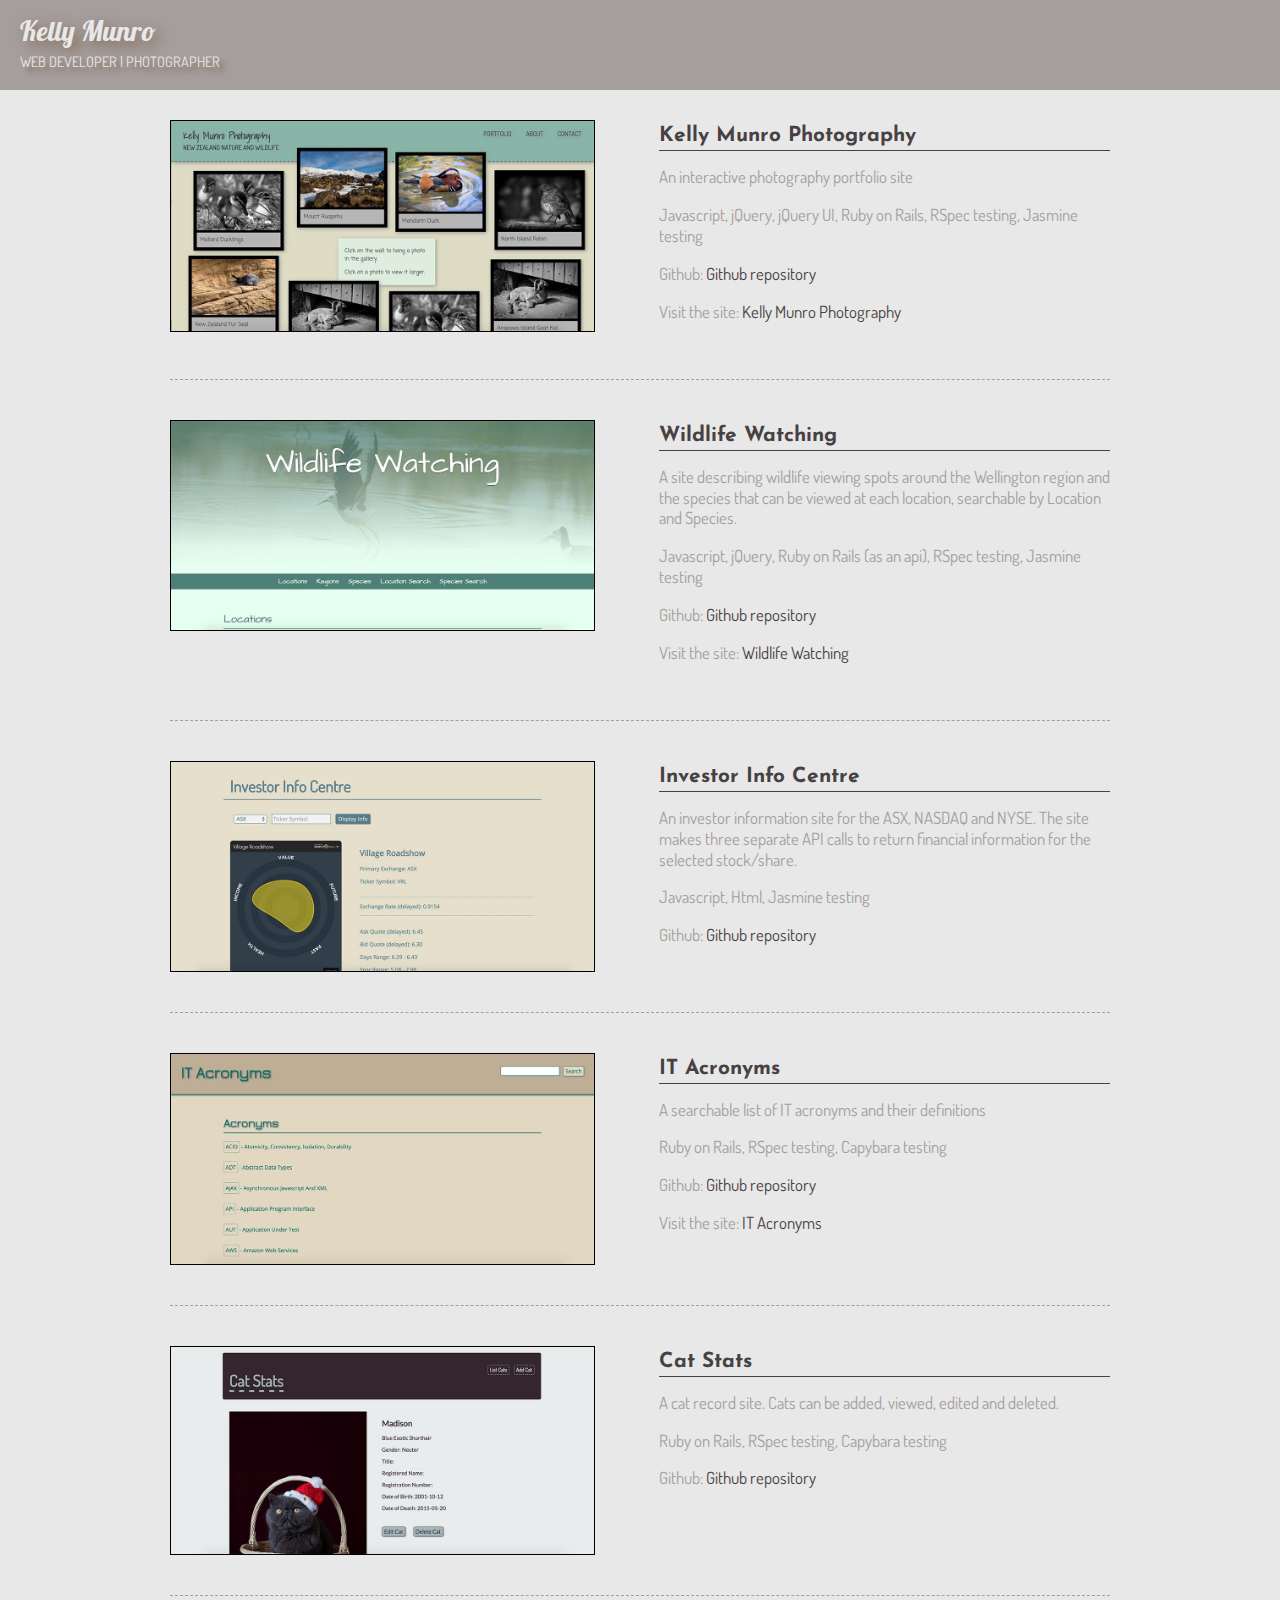
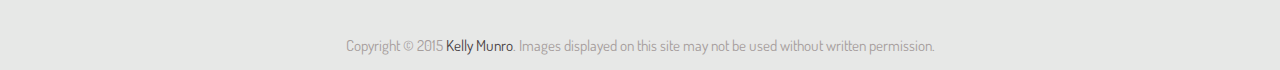
==== index.html @ 92c2a362 "Added new wildlife site" ====
<!DOCTYPE html>
<html>
  <head>
    <meta charset="utf-8">
    <title>Kelly Munro | Web Developer | Photographer</title>
    <link rel="stylesheet" href="css/normalize.css">
    <link href='http://fonts.googleapis.com/css?family=Dosis|Josefin+Sans|Lobster' rel='stylesheet' type='text/css'>
    <link rel="stylesheet" href="css/app.css">
    <meta name="viewport" content="width=device-width, initial-scale=1.0">
  </head>

  <body>
    <header>
        <h1>Kelly Munro</h1>
        <h2>Web Developer | Photographer</h2>
    </header>

    <div id="content">
      <section class="site clearfix">
        <a href="img/photography-site.jpg">
          <img src="img/photography-site.jpg" alt="Photography site - Javascript, jQuery, jQuery UI, Ruby on Rails">
        </a>
        <div class="site-description">
          <h3>Kelly Munro Photography</h3>
          <p>An interactive photography portfolio site</p>
          <p>Javascript, jQuery, jQuery UI, Ruby on Rails, RSpec testing, Jasmine testing</p>
          <p>Github: <a href="https://github.com/kellymdev/photo-site">Github repository</a></p>
          <p>Visit the site: <a href="http://www.kellymunro.com">Kelly Munro Photography</a></p>
        </div>
      </section>

      <section class="site clearfix">
        <a href="img/wildlife-site.jpg">
          <img src="img/wildlife-site.jpg" alt="Wildlife site - Javascript, jQuery, Ruby on Rails">
        </a>
        <div class="site-description">
          <h3>Wildlife Watching</h3>
          <p>A site describing wildlife viewing spots around the Wellington region and the species that can be viewed at each location, searchable by Location and Species.</p>
          <p>Javascript, jQuery, Ruby on Rails (as an api), RSpec testing, Jasmine testing</p>
          <p>Github: <a href="https://github.com/kellymdev/wildlife">Github repository</a></p>
          <p>Visit the site: <a href="https://wildlifewatching.herokuapp.com/">Wildlife Watching</a></p>
        </div>
      </section>

      <section class="site clearfix">
        <a href="img/investorinfo.jpg">
          <img src="img/investorinfo.jpg" alt="Investor Info Centre - Javascript, Html">
        </a>
        <div class="site-description">
          <h3>Investor Info Centre</h3>
          <p>An investor information site for the ASX, NASDAQ and NYSE. The site makes three separate API calls to return financial information for the selected stock/share.</p>
          <p>Javascript, Html, Jasmine testing</p>
          <p>Github: <a href="https://github.com/kellymdev/investorinfo">Github repository</a></p>
      </section>

      <section class="site clearfix">
        <a href="img/acronyms.jpg">
          <img src="img/acronyms.jpg" alt="IT Acronyms - Ruby on Rails">
        </a>
        <div class="site-description">
          <h3>IT Acronyms</h3>
          <p>A searchable list of IT acronyms and their definitions</p>
          <p>Ruby on Rails, RSpec testing, Capybara testing</p>
          <p>Github: <a href="https://github.com/kellymdev/it-acronyms">Github repository</a></p>
          <p>Visit the site: <a href="https://acronyms.herokuapp.com/">IT Acronyms</a></p>
        </div>
      </section>

      <section class="site clearfix">
        <a href="img/catstats.jpg">
          <img src="img/catstats.jpg" alt="Cat Stats - Ruby on Rails">
        </a>
        <div class="site-description">
          <h3>Cat Stats</h3>
          <p>A cat record site. Cats can be added, viewed, edited and deleted.</p>
          <p>Ruby on Rails, RSpec testing, Capybara testing</p>
          <p>Github: <a href="https://github.com/kellymdev/cat_stats">Github repository</a></p>
        </div>
      </section>

      <footer>
        <p>Copyright &copy; 2015 <a href="mailto:info@kellymunro.com">Kelly Munro</a>. Images displayed on this site may not be used without written permission.</p>
      </footer>
    </div>

  </body>
</html>
---- css/app.css ----
/*----------General Styles-----------------------*/

body {
  font-family: 'Dosis', sans-serif;
  background-color: #e7e8e7;
  color: #a69e9d;
}

#content {
  max-width: 940px;
  margin: 0 auto;
  padding: 0 5%;
}

a {
  text-decoration: none;
  color: #474143;
}

img {
  max-width: 100%;
}

.clearfix:after {
  content: " ";
  display: block;
  height: 0;
  clear: both;
}


/*----------Heading Styles-----------------------*/

header {
  margin: 0 0 30px 0;
  padding: 5px 5px 20px 20px;
  width: 100%;
  background: #a69e9d;
  border-color: #7f6854;
  text-align: left;
}

h1, h2 {
  color: #e7e8e7;
  font-weight: normal;
}

h1 {
  font-family: 'Lobster', sans-serif;
  margin: 15px 0;
  font-size: 1.75em;
  line-height: 0.8em;
  text-shadow: 5px 5px 14px #7f6854;
}

h2 {
  font-size: 0.9em;
  margin: -5px 0 0;
  text-transform: uppercase;
  text-shadow: 5px 5px 5px #7f6854;
}


/*----------Font Styles--------------------------*/

h3 {
  margin: 5px 0 15px;
  font-family: 'Josefin Sans', sans-serif;
  font-size: 1.3em;
  color: #474143;
  padding-bottom: 4px;
  border-bottom: 1px solid #474143;
}

p {
  font-size: 1.05em;
  line-height: 1.25;
  margin: 0 0 1em 0;
}


/*----------Portfolio Styles---------------------*/

.site {
  margin-bottom: 40px;
  padding-bottom: 40px;
  border-bottom: 1px dashed #a69e9d;
}

.site img {
  width: 45%;
  float: left;
  border: 1px solid black;
}

.site-description {
  width: 48%;
  float: right;
}


/*----------Footer Styles------------------------*/

footer {
  font-size: 0.9em;
  text-align: center;
}
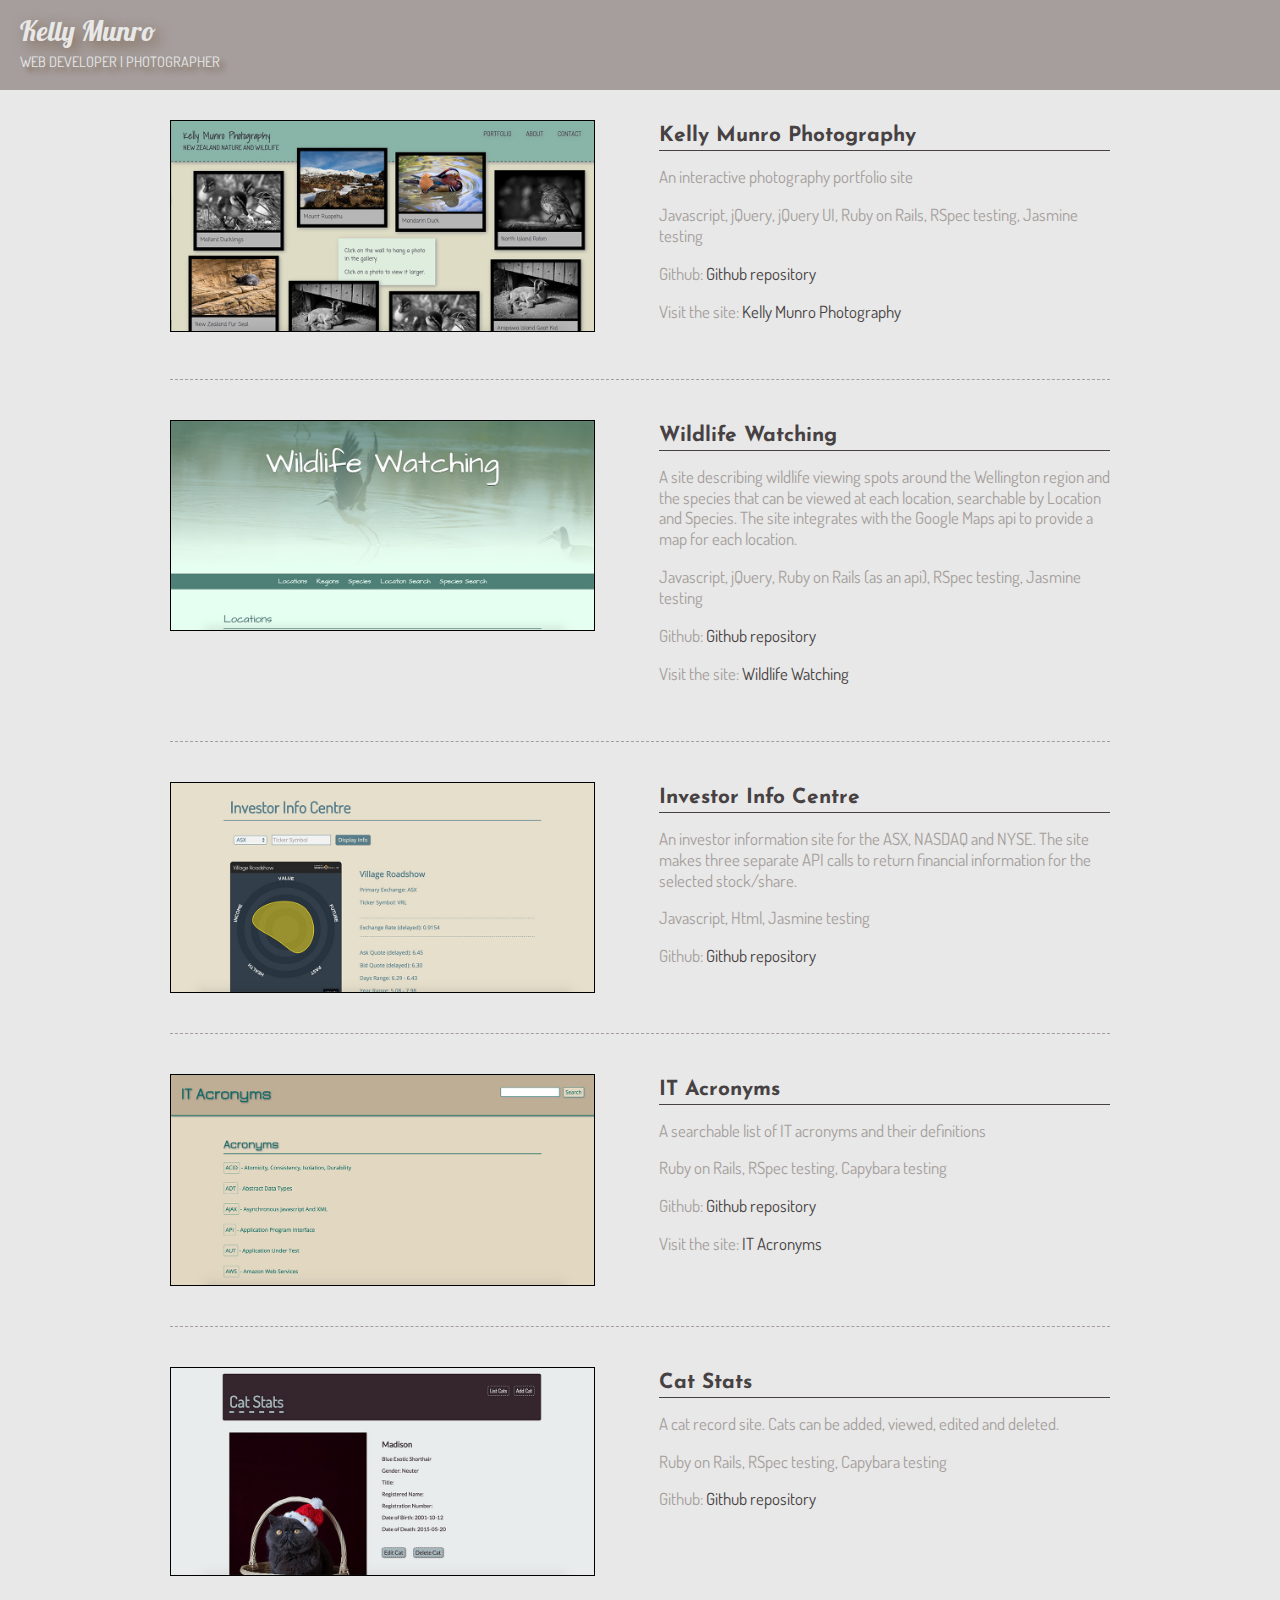
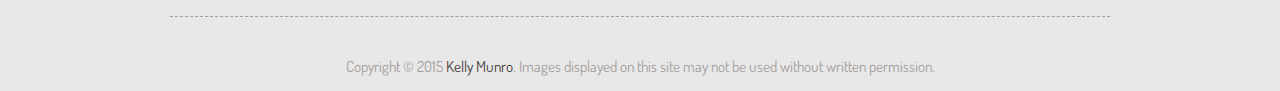
==== commit b3e8f75d: "Add comment about Google Maps integration on the Wildlife Watching site" ====
--- a/index.html
+++ b/index.html
@@ -35,7 +35,7 @@
         </a>
         <div class="site-description">
           <h3>Wildlife Watching</h3>
-          <p>A site describing wildlife viewing spots around the Wellington region and the species that can be viewed at each location, searchable by Location and Species.</p>
+          <p>A site describing wildlife viewing spots around the Wellington region and the species that can be viewed at each location, searchable by Location and Species. The site integrates with the Google Maps api to provide a map for each location.</p>
           <p>Javascript, jQuery, Ruby on Rails (as an api), RSpec testing, Jasmine testing</p>
           <p>Github: <a href="https://github.com/kellymdev/wildlife">Github repository</a></p>
           <p>Visit the site: <a href="https://wildlifewatching.herokuapp.com/">Wildlife Watching</a></p>
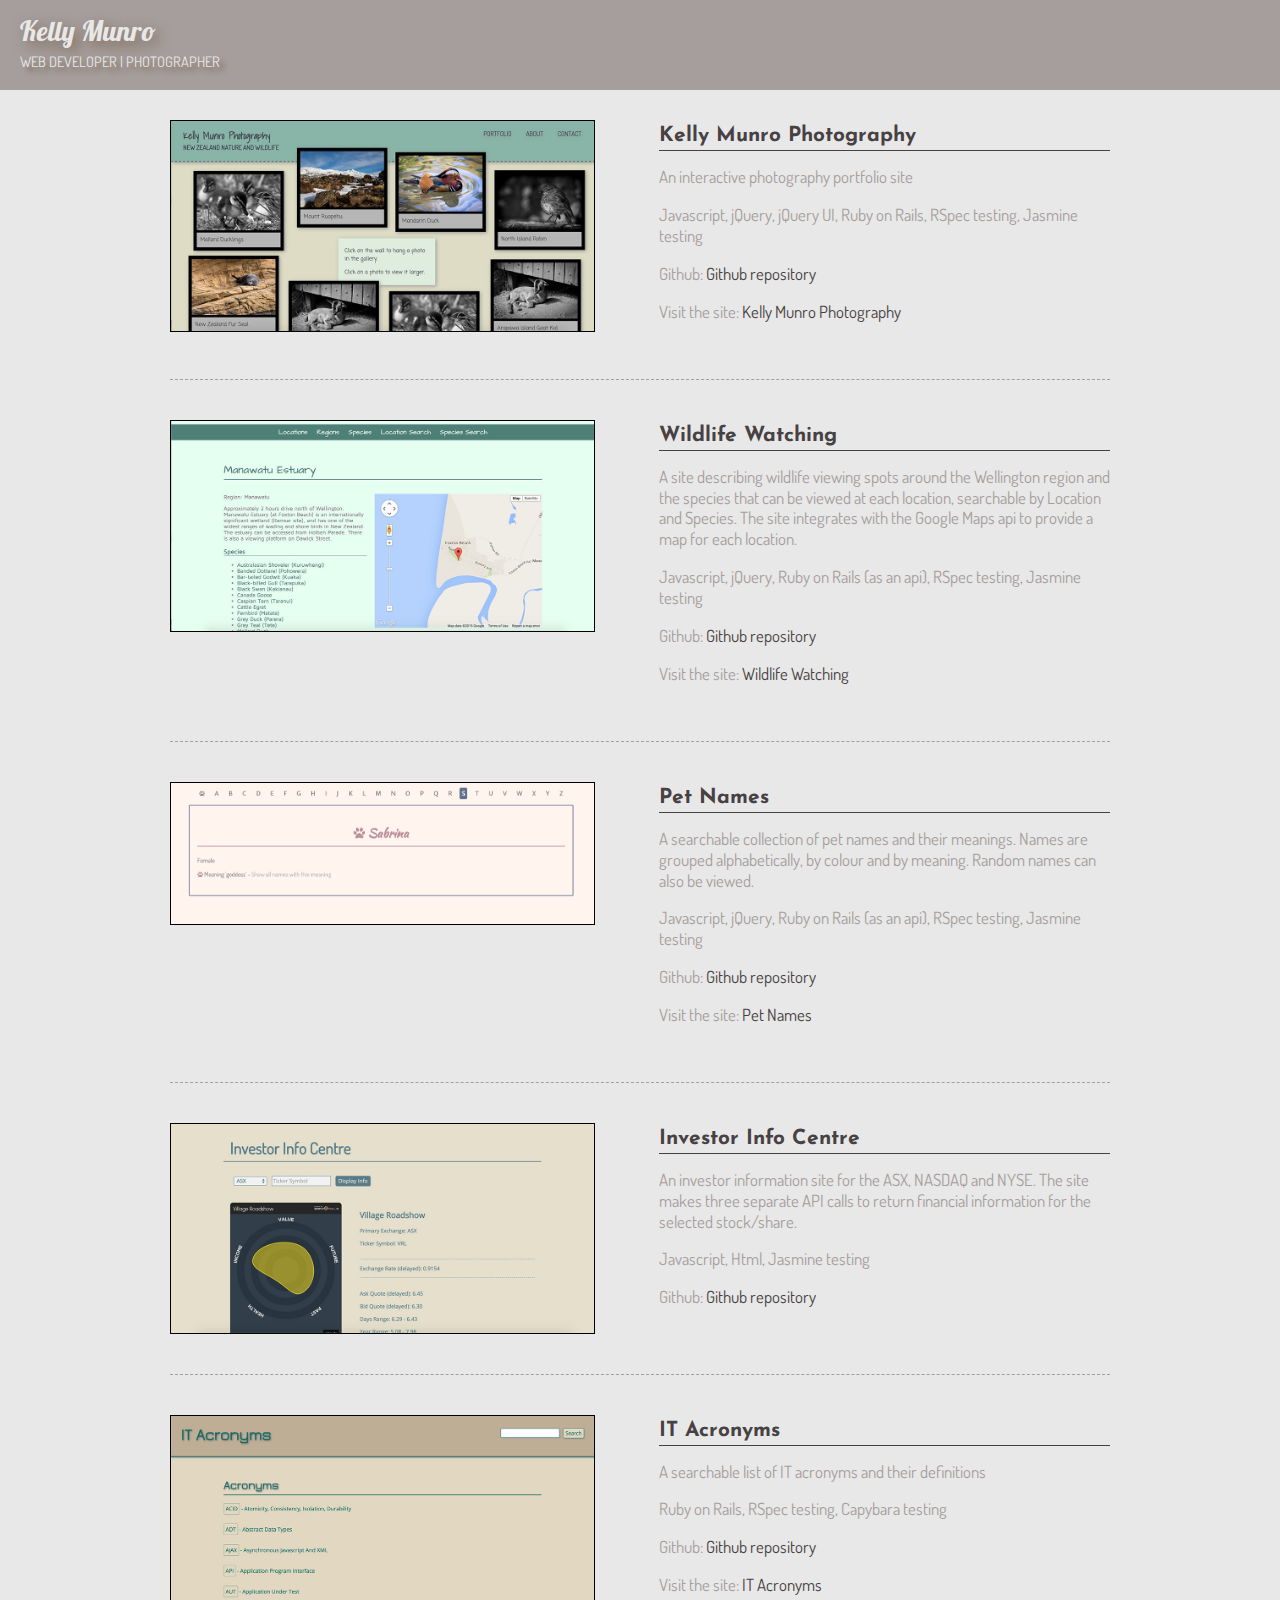
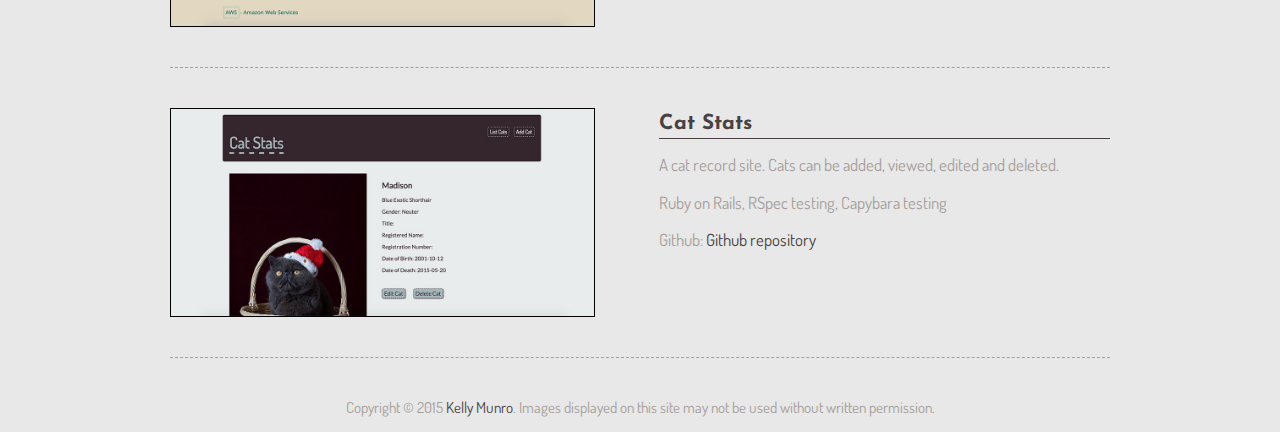
==== commit c96f361c: "Add pet names site" ====
--- a/index.html
+++ b/index.html
@@ -39,6 +39,19 @@
           <p>Javascript, jQuery, Ruby on Rails (as an api), RSpec testing, Jasmine testing</p>
           <p>Github: <a href="https://github.com/kellymdev/wildlife">Github repository</a></p>
           <p>Visit the site: <a href="https://wildlifewatching.herokuapp.com/">Wildlife Watching</a></p>
+        </div>
+      </section>
+
+      <section class="site clearfix">
+        <a href="img/petnames.png">
+          <img src="img/petnames.png" alt="Pet Names Site - Javascript, jQuery, Ruby on Rails">
+        </a>
+        <div class="site-description">
+          <h3>Pet Names</h3>
+          <p>A searchable collection of pet names and their meanings. Names are grouped alphabetically, by colour and by meaning. Random names can also be viewed.</p>
+          <p>Javascript, jQuery, Ruby on Rails (as an api), RSpec testing, Jasmine testing</p>
+          <p>Github: <a href="https://github.com/kellymdev/petnames">Github repository</a></p>
+          <p>Visit the site: <a href="https://petnames.herokuapp.com/">Pet Names</a></p>
         </div>
       </section>
 
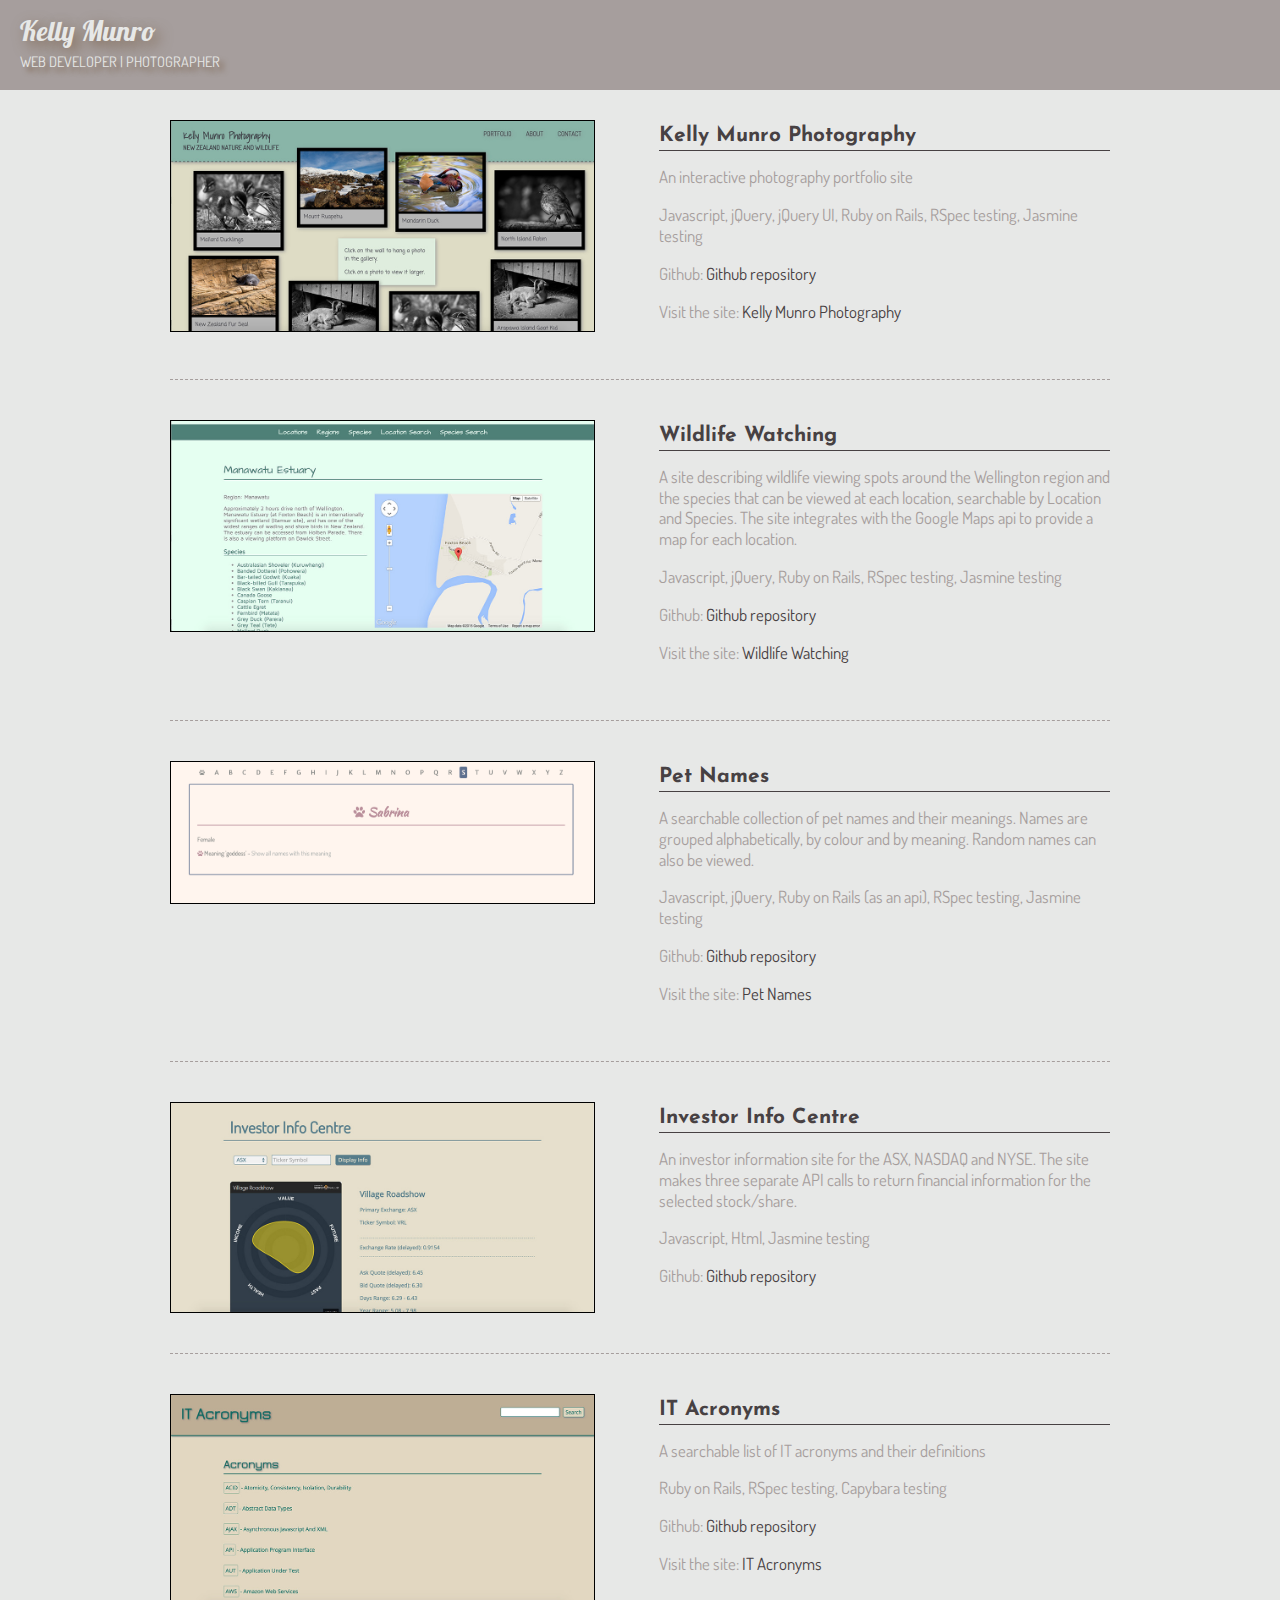
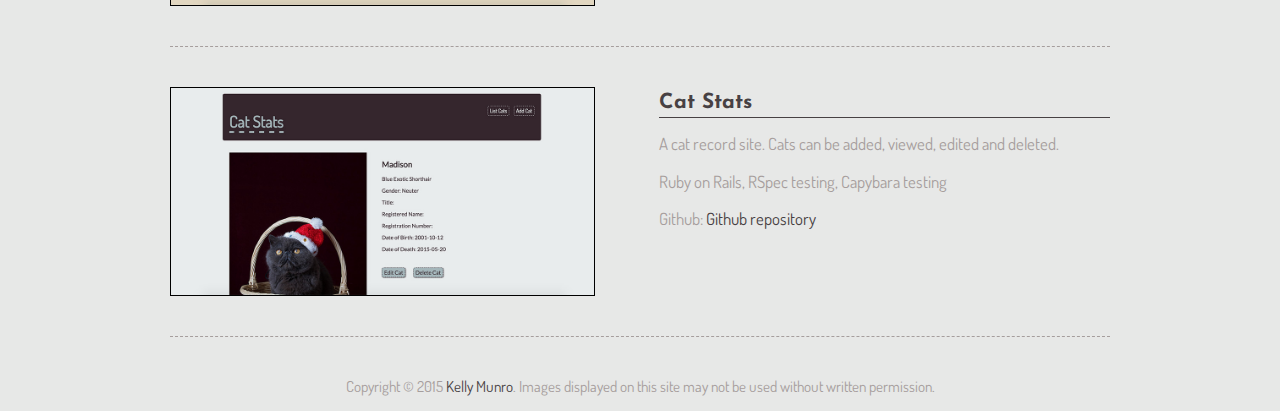
==== commit f7ae4e6b: "Updated Wildlife Watching site description" ====
--- a/index.html
+++ b/index.html
@@ -36,7 +36,7 @@
         <div class="site-description">
           <h3>Wildlife Watching</h3>
           <p>A site describing wildlife viewing spots around the Wellington region and the species that can be viewed at each location, searchable by Location and Species. The site integrates with the Google Maps api to provide a map for each location.</p>
-          <p>Javascript, jQuery, Ruby on Rails (as an api), RSpec testing, Jasmine testing</p>
+          <p>Javascript, jQuery, Ruby on Rails, RSpec testing, Jasmine testing</p>
           <p>Github: <a href="https://github.com/kellymdev/wildlife">Github repository</a></p>
           <p>Visit the site: <a href="https://wildlifewatching.herokuapp.com/">Wildlife Watching</a></p>
         </div>
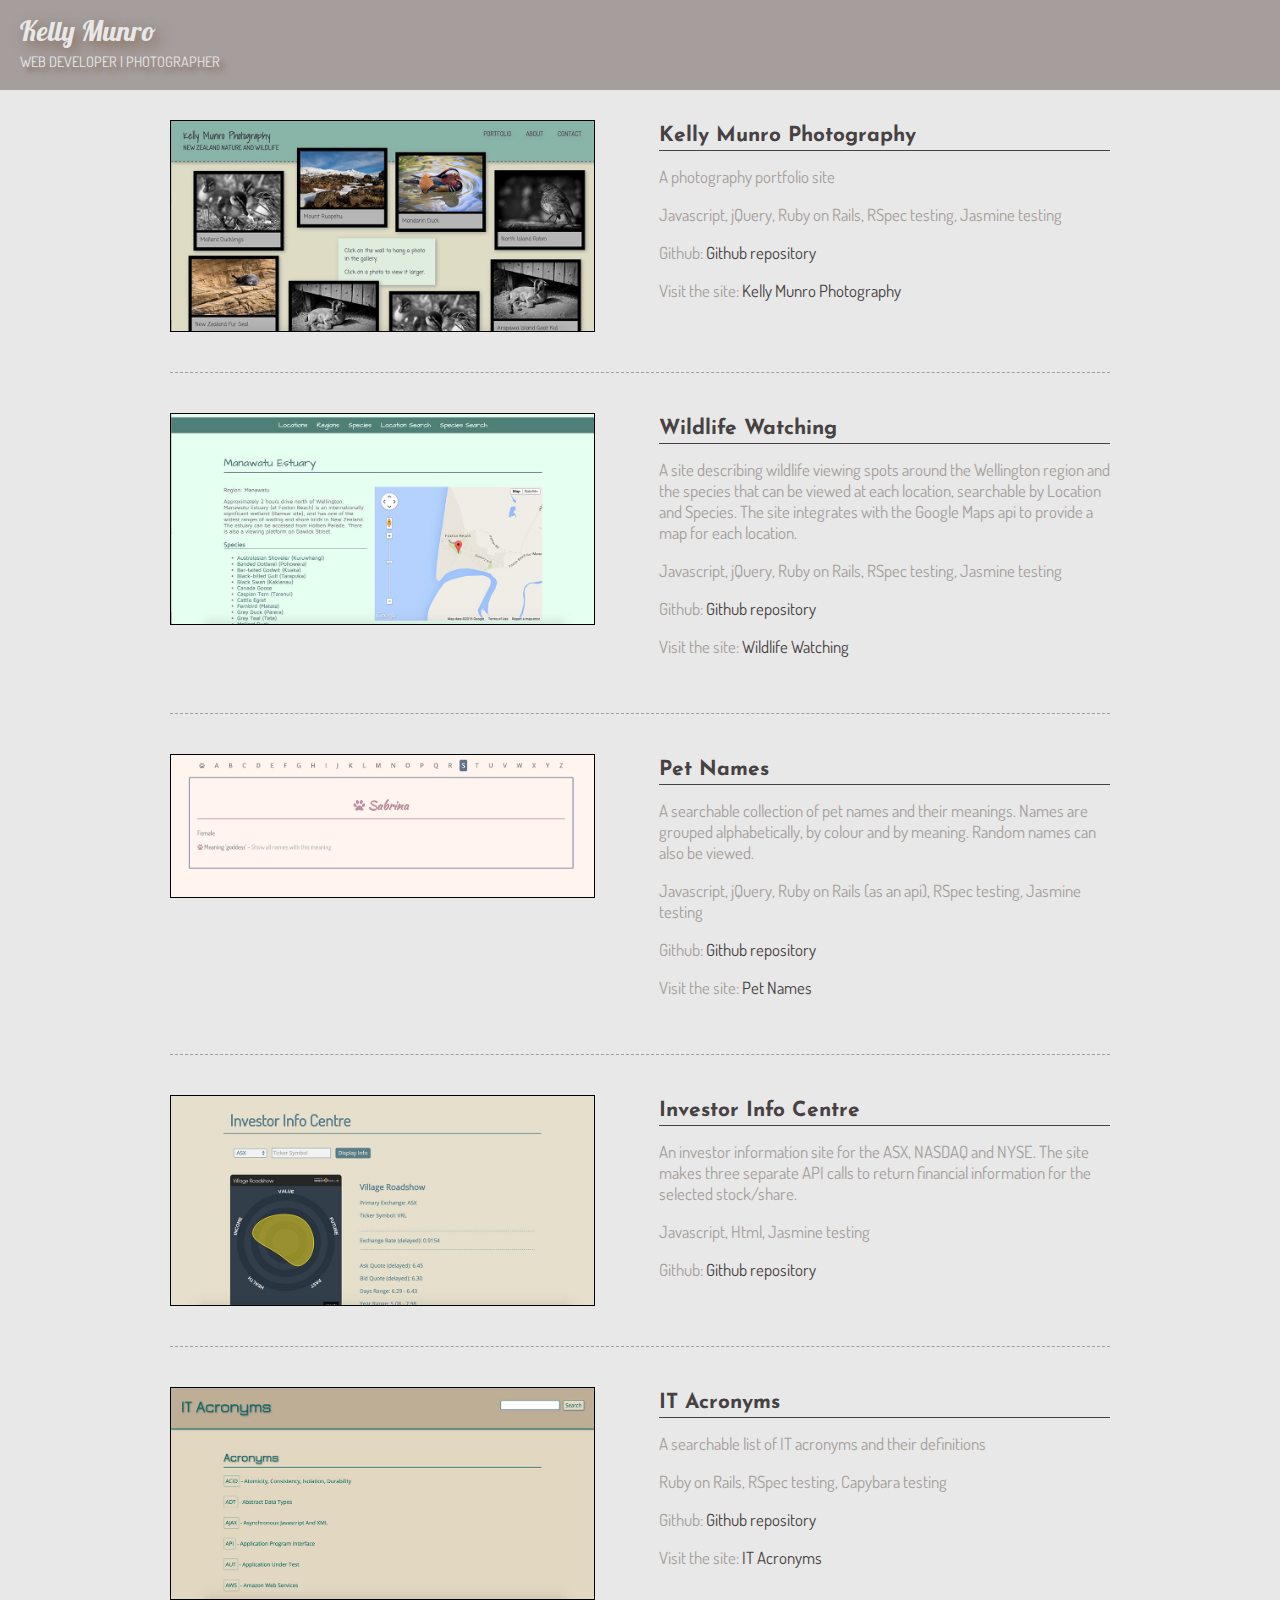
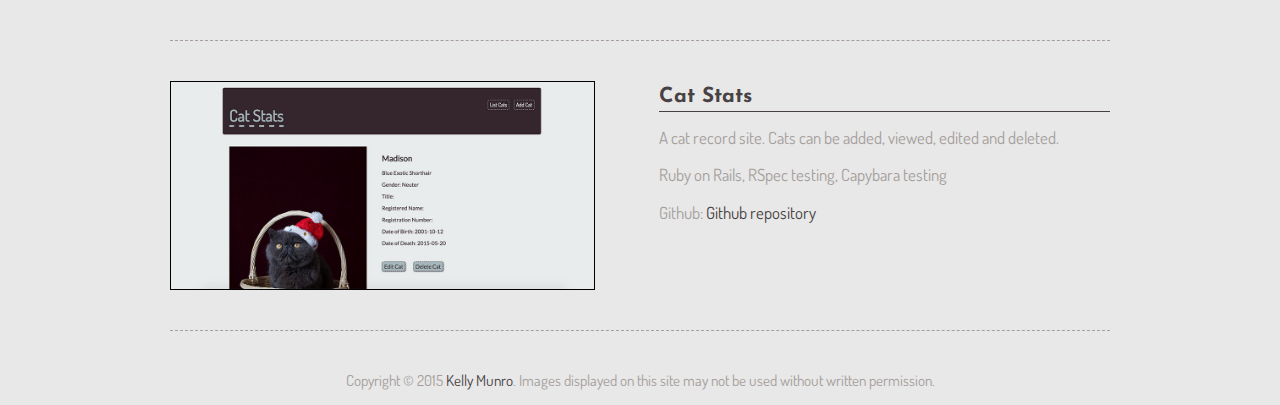
==== commit 327090d3: "Update photography site text" ====
--- a/index.html
+++ b/index.html
@@ -18,12 +18,12 @@
     <div id="content">
       <section class="site clearfix">
         <a href="img/photography-site.jpg">
-          <img src="img/photography-site.jpg" alt="Photography site - Javascript, jQuery, jQuery UI, Ruby on Rails">
+          <img src="img/photography-site.jpg" alt="Photography site - Javascript, jQuery, Ruby on Rails">
         </a>
         <div class="site-description">
           <h3>Kelly Munro Photography</h3>
-          <p>An interactive photography portfolio site</p>
-          <p>Javascript, jQuery, jQuery UI, Ruby on Rails, RSpec testing, Jasmine testing</p>
+          <p>A photography portfolio site</p>
+          <p>Javascript, jQuery, Ruby on Rails, RSpec testing, Jasmine testing</p>
           <p>Github: <a href="https://github.com/kellymdev/photo-site">Github repository</a></p>
           <p>Visit the site: <a href="http://www.kellymunro.com">Kelly Munro Photography</a></p>
         </div>
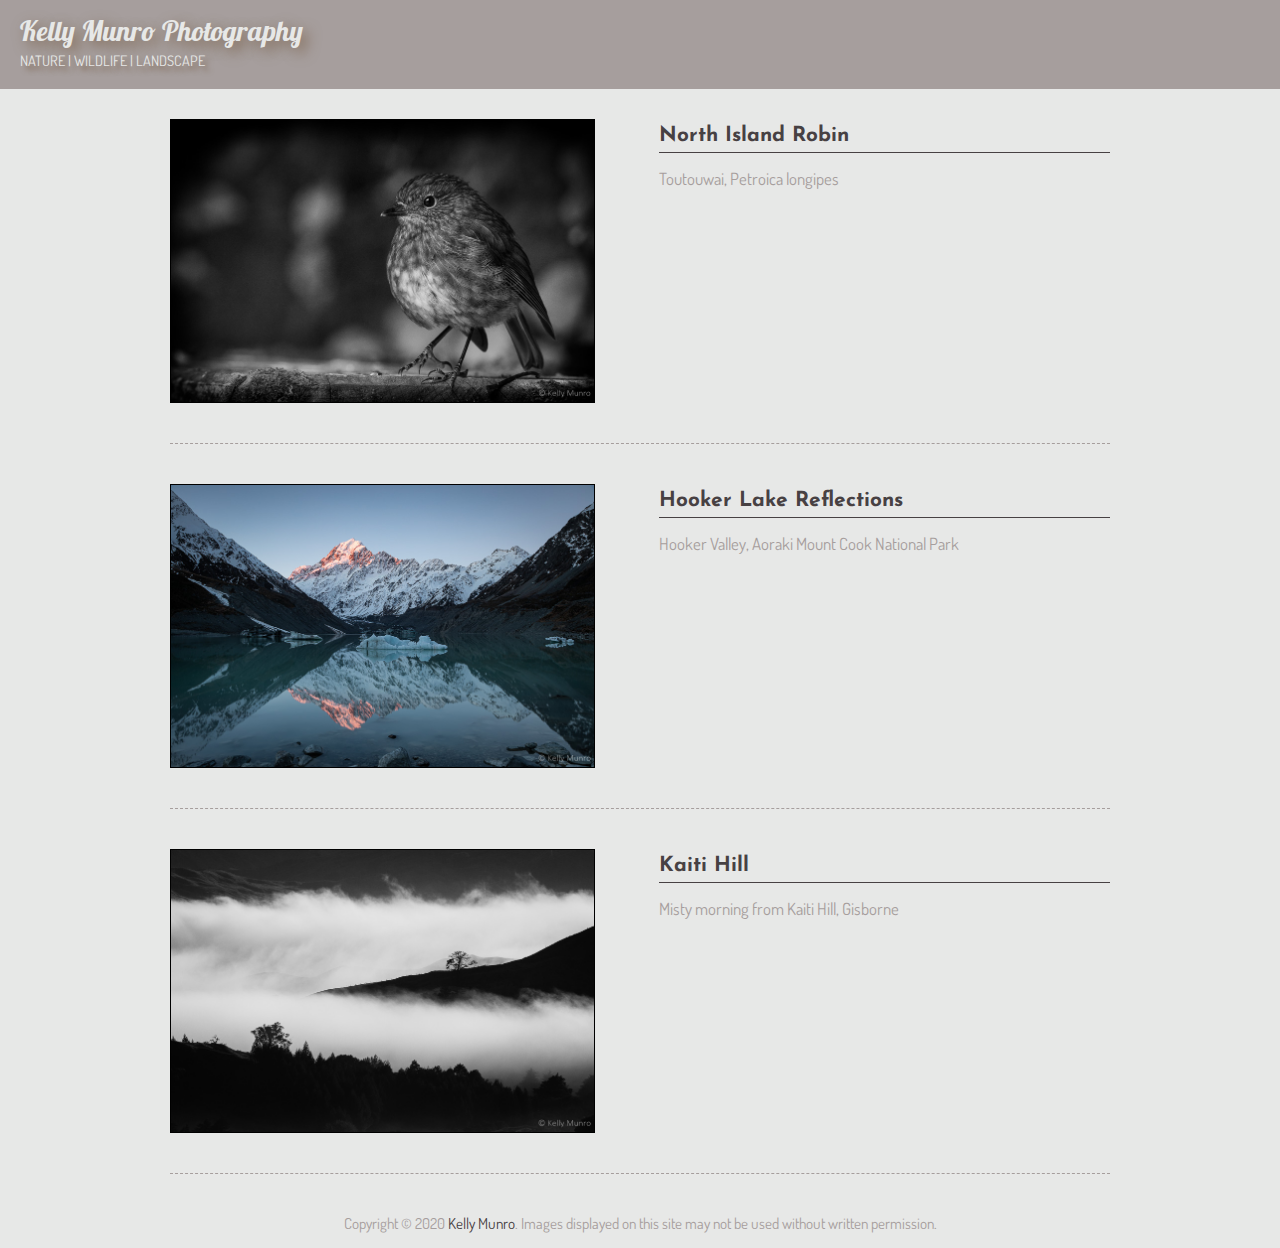
==== commit c26ec27f: "Replace the existing portfolio site with a photography one" ====
--- a/index.html
+++ b/index.html
@@ -2,7 +2,7 @@
 <html>
   <head>
     <meta charset="utf-8">
-    <title>Kelly Munro | Web Developer | Photographer</title>
+    <title>Kelly Munro Photography | Nature, Wildlife and Landscape Photography</title>
     <link rel="stylesheet" href="css/normalize.css">
     <link href='http://fonts.googleapis.com/css?family=Dosis|Josefin+Sans|Lobster' rel='stylesheet' type='text/css'>
     <link rel="stylesheet" href="css/app.css">
@@ -11,90 +11,46 @@
 
   <body>
     <header>
-        <h1>Kelly Munro</h1>
-        <h2>Web Developer | Photographer</h2>
+      <h1>Kelly Munro Photography</h1>
+      <h2>Nature | Wildlife | Landscape</h2>
     </header>
 
     <div id="content">
-      <section class="site clearfix">
-        <a href="img/photography-site.jpg">
-          <img src="img/photography-site.jpg" alt="Photography site - Javascript, jQuery, Ruby on Rails">
+      <section class="image clearfix">
+        <a href="img/KM-BWRobin.jpg">
+          <img src="img/KM-BWRobin.jpg" alt="North Island Robin or Toutouwai, Petroica longipes.">
         </a>
-        <div class="site-description">
-          <h3>Kelly Munro Photography</h3>
-          <p>A photography portfolio site</p>
-          <p>Javascript, jQuery, Ruby on Rails, RSpec testing, Jasmine testing</p>
-          <p>Github: <a href="https://github.com/kellymdev/photo-site">Github repository</a></p>
-          <p>Visit the site: <a href="http://www.kellymunro.com">Kelly Munro Photography</a></p>
+        <div class="image-description">
+          <h3>North Island Robin</h3>
+          <p>Toutouwai, Petroica longipes</p>
         </div>
       </section>
 
-      <section class="site clearfix">
-        <a href="img/wildlife-site.jpg">
-          <img src="img/wildlife-site.jpg" alt="Wildlife site - Javascript, jQuery, Ruby on Rails">
+      <section class="image clearfix">
+        <a href="img/KM-HookerLake.jpg">
+          <img src="img/KM-HookerLake.jpg" alt="Hooker Lake, Aoraki Mount Cook National Park">
         </a>
-        <div class="site-description">
-          <h3>Wildlife Watching</h3>
-          <p>A site describing wildlife viewing spots around the Wellington region and the species that can be viewed at each location, searchable by Location and Species. The site integrates with the Google Maps api to provide a map for each location.</p>
-          <p>Javascript, jQuery, Ruby on Rails, RSpec testing, Jasmine testing</p>
-          <p>Github: <a href="https://github.com/kellymdev/wildlife">Github repository</a></p>
-          <p>Visit the site: <a href="https://wildlifewatching.herokuapp.com/">Wildlife Watching</a></p>
+        <div class="image-description">
+          <h3>Hooker Lake Reflections</h3>
+          <p>Hooker Valley, Aoraki Mount Cook National Park</p>
         </div>
       </section>
 
-      <section class="site clearfix">
-        <a href="img/petnames.png">
-          <img src="img/petnames.png" alt="Pet Names Site - Javascript, jQuery, Ruby on Rails">
+      <section class="image clearfix">
+        <a href="img/KM-KaitiHill.jpg">
+          <img src="img/KM-KaitiHill.jpg" alt="Kaiti Hill, Gisborne">
         </a>
-        <div class="site-description">
-          <h3>Pet Names</h3>
-          <p>A searchable collection of pet names and their meanings. Names are grouped alphabetically, by colour and by meaning. Random names can also be viewed.</p>
-          <p>Javascript, jQuery, Ruby on Rails (as an api), RSpec testing, Jasmine testing</p>
-          <p>Github: <a href="https://github.com/kellymdev/petnames">Github repository</a></p>
-          <p>Visit the site: <a href="https://petnames.herokuapp.com/">Pet Names</a></p>
-        </div>
-      </section>
-
-      <section class="site clearfix">
-        <a href="img/investorinfo.jpg">
-          <img src="img/investorinfo.jpg" alt="Investor Info Centre - Javascript, Html">
-        </a>
-        <div class="site-description">
-          <h3>Investor Info Centre</h3>
-          <p>An investor information site for the ASX, NASDAQ and NYSE. The site makes three separate API calls to return financial information for the selected stock/share.</p>
-          <p>Javascript, Html, Jasmine testing</p>
-          <p>Github: <a href="https://github.com/kellymdev/investorinfo">Github repository</a></p>
-      </section>
-
-      <section class="site clearfix">
-        <a href="img/acronyms.jpg">
-          <img src="img/acronyms.jpg" alt="IT Acronyms - Ruby on Rails">
-        </a>
-        <div class="site-description">
-          <h3>IT Acronyms</h3>
-          <p>A searchable list of IT acronyms and their definitions</p>
-          <p>Ruby on Rails, RSpec testing, Capybara testing</p>
-          <p>Github: <a href="https://github.com/kellymdev/it-acronyms">Github repository</a></p>
-          <p>Visit the site: <a href="https://acronyms.herokuapp.com/">IT Acronyms</a></p>
-        </div>
-      </section>
-
-      <section class="site clearfix">
-        <a href="img/catstats.jpg">
-          <img src="img/catstats.jpg" alt="Cat Stats - Ruby on Rails">
-        </a>
-        <div class="site-description">
-          <h3>Cat Stats</h3>
-          <p>A cat record site. Cats can be added, viewed, edited and deleted.</p>
-          <p>Ruby on Rails, RSpec testing, Capybara testing</p>
-          <p>Github: <a href="https://github.com/kellymdev/cat_stats">Github repository</a></p>
+        <div class="image-description">
+          <h3>Kaiti Hill</h3>
+          <p>Misty morning from Kaiti Hill, Gisborne</p>
         </div>
       </section>
 
       <footer>
-        <p>Copyright &copy; 2015 <a href="mailto:info@kellymunro.com">Kelly Munro</a>. Images displayed on this site may not be used without written permission.</p>
+        <p>Copyright &copy; 2020 <a href="mailto:info@kellymunro.com">Kelly Munro</a>. Images displayed on this site may not be used without written permission.</p>
       </footer>
     </div>
 
+    <script src="js/app.js"></script>
   </body>
 </html>--- a/css/app.css
+++ b/css/app.css
@@ -81,21 +81,45 @@
 
 /*----------Portfolio Styles---------------------*/
 
-.site {
+.image {
   margin-bottom: 40px;
   padding-bottom: 40px;
   border-bottom: 1px dashed #a69e9d;
 }
 
-.site img {
+.image img {
   width: 45%;
   float: left;
   border: 1px solid black;
 }
 
-.site-description {
+.image-description {
   width: 48%;
   float: right;
+}
+
+
+/*----------Portfolio Lightbox----------*/
+
+#overlay {
+  background: rgba(0,0,0,.9);
+  width: 100%;
+  height: 100%;
+  position: fixed;
+  top: 0;
+  left: 0;
+  display: none;
+  text-align: center;
+}
+
+#overlay img {
+  margin-top: 2%;
+  max-height: 70%;
+  max-width: 70%;
+}
+
+#overlay p {
+  color: white;
 }
 
 
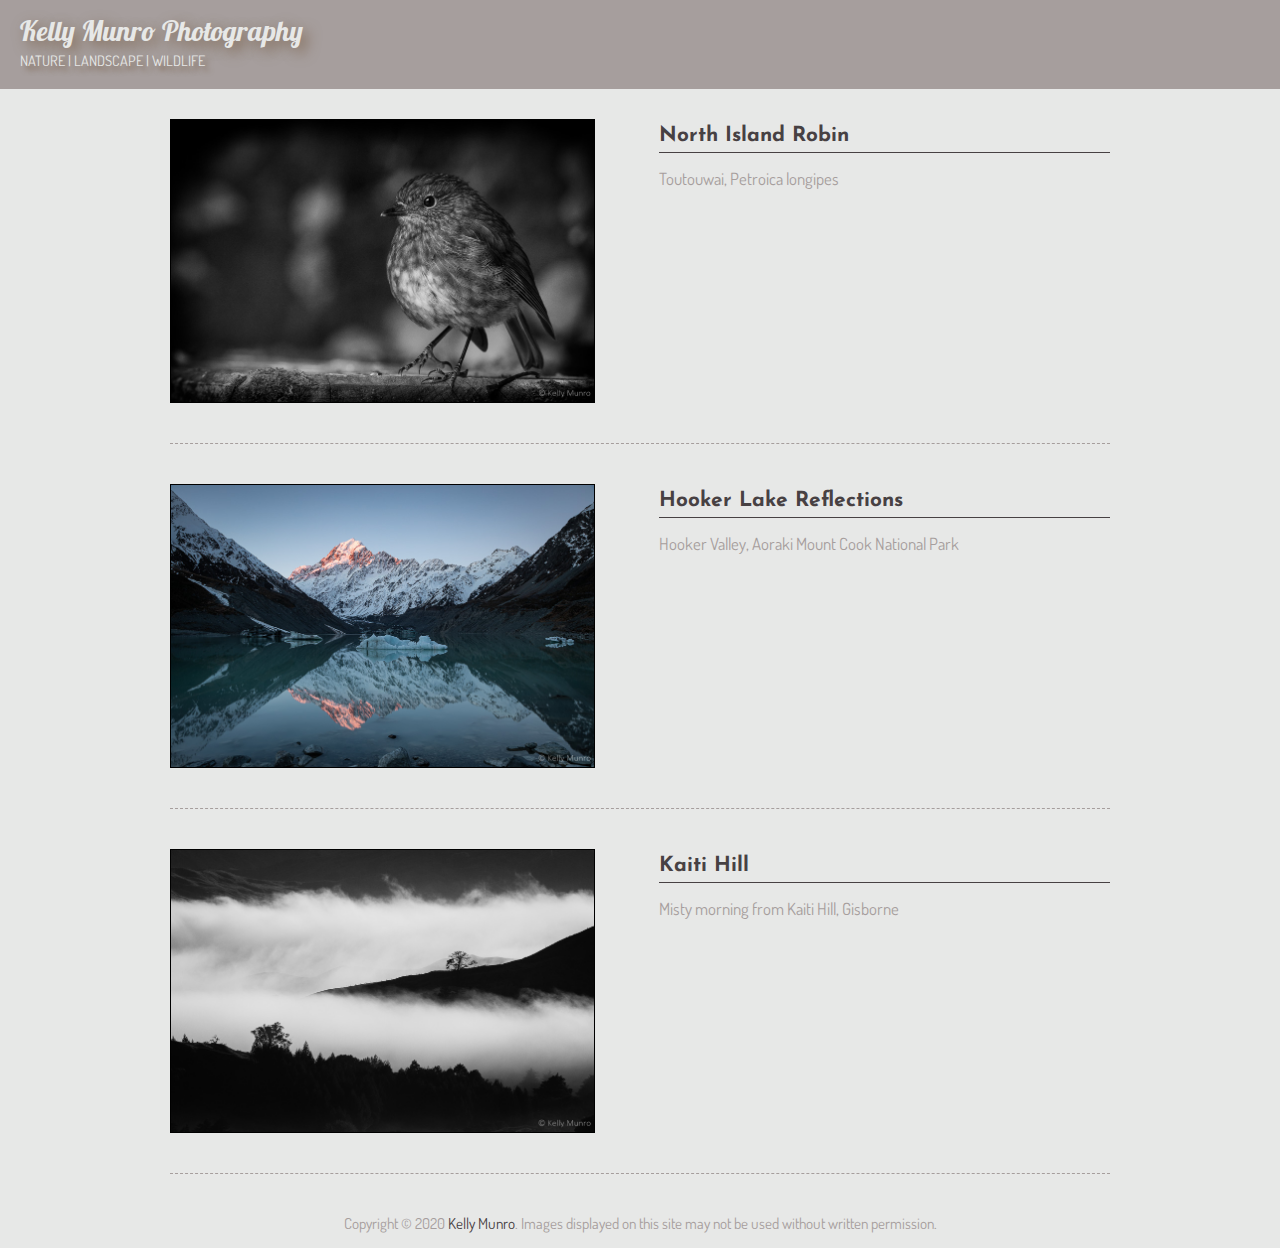
==== commit e1046f75: "Minor updates to wording" ====
--- a/index.html
+++ b/index.html
@@ -12,7 +12,7 @@
   <body>
     <header>
       <h1>Kelly Munro Photography</h1>
-      <h2>Nature | Wildlife | Landscape</h2>
+      <h2>Nature | Landscape | Wildlife</h2>
     </header>
 
     <div id="content">
